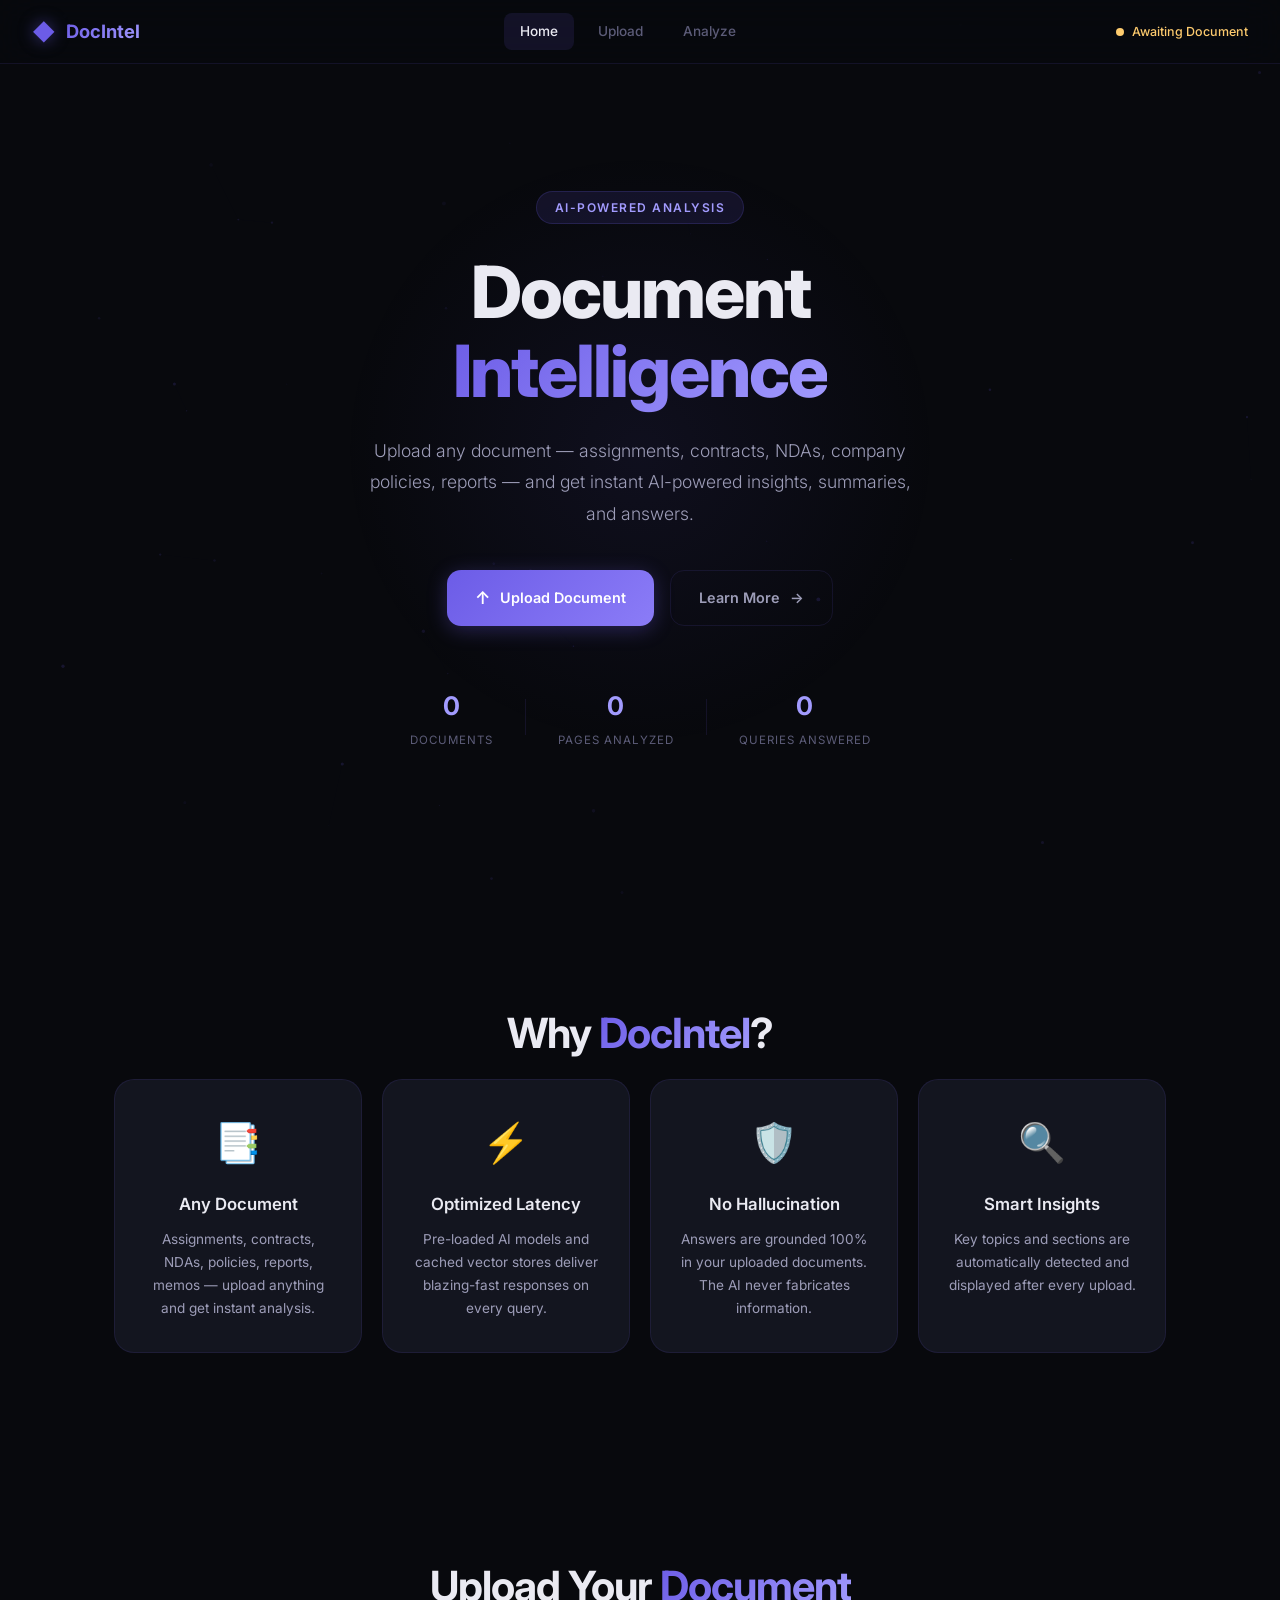
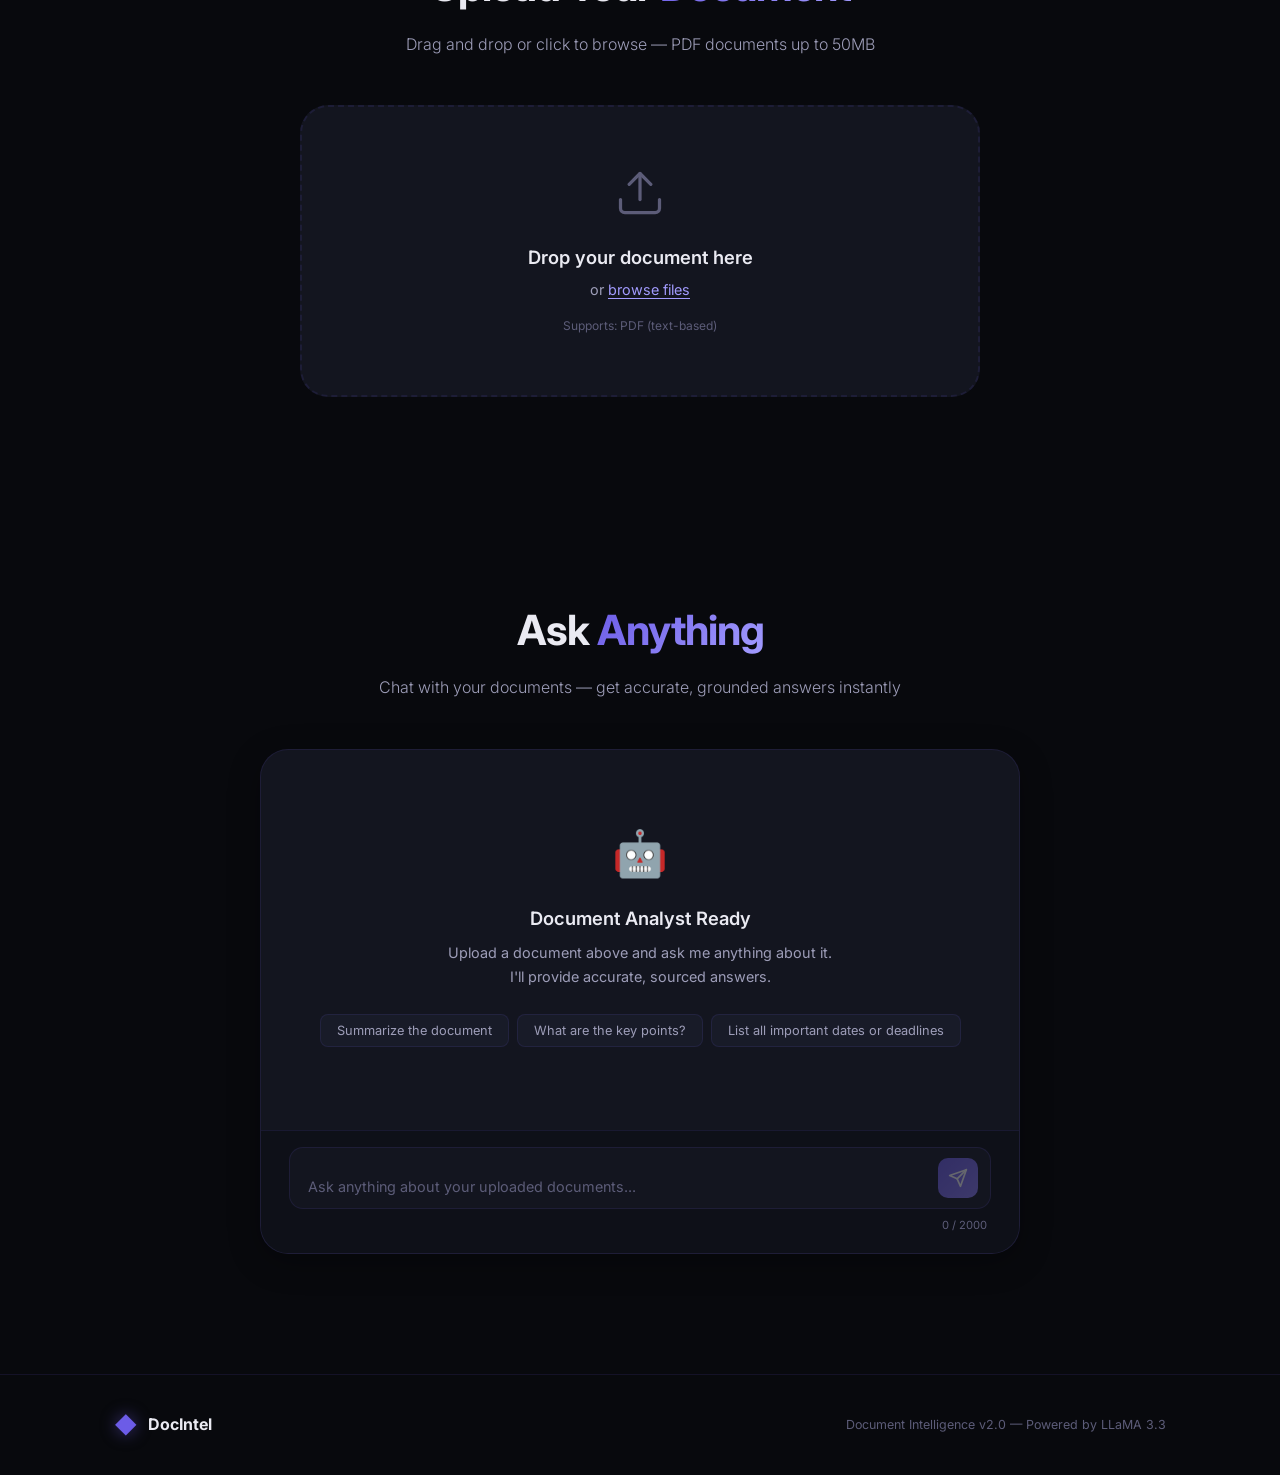
==== static/index.html @ ec116006 "Add files via upload" ====
<!DOCTYPE html>
<html lang="en">
<head>
    <meta charset="UTF-8">
    <meta name="viewport" content="width=device-width, initial-scale=1.0">
    <title>Document Intelligence — AI-Powered Document Analyzer</title>
    <meta name="description" content="Upload any document — assignments, contracts, NDAs, policies — and get instant AI-powered analysis and answers.">
    <link rel="preconnect" href="https://fonts.googleapis.com">
    <link rel="preconnect" href="https://fonts.gstatic.com" crossorigin>
    <link href="https://fonts.googleapis.com/css2?family=Inter:wght@300;400;500;600;700;800&display=swap" rel="stylesheet">
    <link rel="icon" href="data:image/svg+xml,<svg xmlns='http://www.w3.org/2000/svg' viewBox='0 0 100 100'><text y='.9em' font-size='90'>🔍</text></svg>">
    <link rel="stylesheet" href="/static/style.css">
</head>
<body>
    <!-- ═══════════════ Background Particles ═══════════════ -->
    <canvas id="particles-canvas"></canvas>

    <!-- ═══════════════ Navigation ═══════════════ -->
    <nav class="navbar" id="navbar">
        <div class="nav-brand">
            <span class="nav-logo">◆</span>
            <span class="nav-title">DocIntel</span>
        </div>
        <div class="nav-links">
            <a href="#hero" class="nav-link active">Home</a>
            <a href="#upload-section" class="nav-link">Upload</a>
            <a href="#chat-section" class="nav-link">Analyze</a>
        </div>
        <div class="nav-status" id="nav-status">
            <span class="status-dot" id="status-dot"></span>
            <span class="status-text" id="status-text">Initializing...</span>
        </div>
    </nav>

    <!-- ═══════════════ Hero Section ═══════════════ -->
    <section class="hero" id="hero">
        <div class="hero-content reveal">
            <div class="hero-badge">AI-Powered Analysis</div>
            <h1 class="hero-title">
                Document<br>
                <span class="gradient-text">Intelligence</span>
            </h1>
            <p class="hero-subtitle">
                Upload any document — assignments, contracts, NDAs, company policies, 
                reports — and get instant AI-powered insights, summaries, and answers.
            </p>
            <div class="hero-actions">
                <a href="#upload-section" class="btn btn-primary">
                    <span class="btn-icon">↑</span>
                    Upload Document
                </a>
                <a href="#features" class="btn btn-ghost">
                    Learn More
                    <span class="btn-arrow">→</span>
                </a>
            </div>
            <div class="hero-stats">
                <div class="hero-stat">
                    <span class="hero-stat-number" id="stat-docs">0</span>
                    <span class="hero-stat-label">Documents</span>
                </div>
                <div class="hero-stat-divider"></div>
                <div class="hero-stat">
                    <span class="hero-stat-number" id="stat-pages">0</span>
                    <span class="hero-stat-label">Pages Analyzed</span>
                </div>
                <div class="hero-stat-divider"></div>
                <div class="hero-stat">
                    <span class="hero-stat-number" id="stat-queries">0</span>
                    <span class="hero-stat-label">Queries Answered</span>
                </div>
            </div>
        </div>
        <div class="hero-glow"></div>
    </section>

    <!-- ═══════════════ Features Section ═══════════════ -->
    <section class="features" id="features">
        <div class="container">
            <h2 class="section-title reveal">
                Why <span class="gradient-text">DocIntel</span>?
            </h2>
            <div class="features-grid">
                <div class="feature-card reveal" style="--delay: 0.1s">
                    <div class="feature-icon">📑</div>
                    <h3>Any Document</h3>
                    <p>Assignments, contracts, NDAs, policies, reports, memos — upload anything and get instant analysis.</p>
                </div>
                <div class="feature-card reveal" style="--delay: 0.2s">
                    <div class="feature-icon">⚡</div>
                    <h3>Optimized Latency</h3>
                    <p>Pre-loaded AI models and cached vector stores deliver blazing-fast responses on every query.</p>
                </div>
                <div class="feature-card reveal" style="--delay: 0.3s">
                    <div class="feature-icon">🛡️</div>
                    <h3>No Hallucination</h3>
                    <p>Answers are grounded 100% in your uploaded documents. The AI never fabricates information.</p>
                </div>
                <div class="feature-card reveal" style="--delay: 0.4s">
                    <div class="feature-icon">🔍</div>
                    <h3>Smart Insights</h3>
                    <p>Key topics and sections are automatically detected and displayed after every upload.</p>
                </div>
            </div>
        </div>
    </section>

    <!-- ═══════════════ Upload Section ═══════════════ -->
    <section class="upload-section" id="upload-section">
        <div class="container">
            <h2 class="section-title reveal">
                Upload Your <span class="gradient-text">Document</span>
            </h2>
            <p class="section-subtitle reveal">Drag and drop or click to browse — PDF documents up to 50MB</p>

            <div class="upload-area reveal" id="upload-area">
                <div class="upload-dropzone" id="dropzone">
                    <input type="file" id="file-input" accept=".pdf" hidden>
                    <div class="dropzone-content" id="dropzone-content">
                        <div class="dropzone-icon">
                            <svg width="52" height="52" viewBox="0 0 24 24" fill="none" stroke="currentColor" stroke-width="1.5" stroke-linecap="round" stroke-linejoin="round">
                                <path d="M21 15v4a2 2 0 0 1-2 2H5a2 2 0 0 1-2-2v-4"/>
                                <polyline points="17 8 12 3 7 8"/>
                                <line x1="12" y1="3" x2="12" y2="15"/>
                            </svg>
                        </div>
                        <h3 class="dropzone-title">Drop your document here</h3>
                        <p class="dropzone-subtitle">or <span class="dropzone-browse">browse files</span></p>
                        <p class="dropzone-formats">Supports: PDF (text-based)</p>
                    </div>
                    <!-- Processing state -->
                    <div class="upload-progress" id="upload-progress" style="display: none;">
                        <div class="progress-spinner"></div>
                        <p class="progress-text" id="progress-text">Analyzing document...</p>
                        <div class="progress-bar-container">
                            <div class="progress-bar" id="progress-bar"></div>
                        </div>
                    </div>
                </div>
            </div>

            <!-- Insights Panel (appears after upload) -->
            <div class="insights-panel" id="insights-panel" style="display: none;">
                <div class="insights-header">
                    <h3>📊 Document Analysis Complete</h3>
                    <div class="insights-meta" id="insights-meta"></div>
                </div>
                <div class="insights-grid" id="insights-grid"></div>
            </div>
        </div>
    </section>

    <!-- ═══════════════ Chat Section ═══════════════ -->
    <section class="chat-section" id="chat-section">
        <div class="container">
            <h2 class="section-title reveal">
                Ask <span class="gradient-text">Anything</span>
            </h2>
            <p class="section-subtitle reveal">Chat with your documents — get accurate, grounded answers instantly</p>

            <div class="chat-container reveal">
                <div class="chat-messages" id="chat-messages">
                    <!-- Welcome message -->
                    <div class="chat-welcome" id="chat-welcome">
                        <div class="welcome-icon">🤖</div>
                        <h3>Document Analyst Ready</h3>
                        <p>Upload a document above and ask me anything about it.<br>I'll provide accurate, sourced answers.</p>
                        <div class="welcome-suggestions" id="welcome-suggestions">
                            <button class="suggestion-chip" onclick="askSuggestion(this)">Summarize the document</button>
                            <button class="suggestion-chip" onclick="askSuggestion(this)">What are the key points?</button>
                            <button class="suggestion-chip" onclick="askSuggestion(this)">List all important dates or deadlines</button>
                        </div>
                    </div>
                </div>

                <div class="chat-input-area">
                    <div class="chat-input-wrapper" id="chat-input-wrapper">
                        <textarea 
                            id="chat-input" 
                            placeholder="Ask anything about your uploaded documents..."
                            rows="1"
                            maxlength="2000"
                        ></textarea>
                        <button class="send-btn" id="send-btn" onclick="sendMessage()" disabled>
                            <svg width="20" height="20" viewBox="0 0 24 24" fill="none" stroke="currentColor" stroke-width="2" stroke-linecap="round" stroke-linejoin="round">
                                <line x1="22" y1="2" x2="11" y2="13"/>
                                <polygon points="22 2 15 22 11 13 2 9 22 2"/>
                            </svg>
                        </button>
                    </div>
                    <div class="chat-footer">
                        <span class="response-time" id="response-time"></span>
                        <span class="char-count" id="char-count">0 / 2000</span>
                    </div>
                </div>
            </div>
        </div>
    </section>

    <!-- ═══════════════ Footer ═══════════════ -->
    <footer class="footer">
        <div class="container">
            <div class="footer-content">
                <div class="footer-brand">
                    <span class="nav-logo">◆</span>
                    <span>DocIntel</span>
                </div>
                <p class="footer-text">Document Intelligence v2.0 — Powered by LLaMA 3.3</p>
            </div>
        </div>
    </footer>

    <script src="/static/script.js"></script>
</body>
</html>
---- static/style.css ----
/* ══════════════════════════════════════════════════════════════
   Document Intelligence — Premium Dark Theme
   ══════════════════════════════════════════════════════════════ */

/* ── Reset & Variables ── */
*, *::before, *::after {
    margin: 0;
    padding: 0;
    box-sizing: border-box;
}

:root {
    --bg-primary: #08090d;
    --bg-secondary: #0e1018;
    --bg-card: #13151f;
    --bg-card-hover: #1a1d2e;
    --bg-elevated: #181b28;
    --accent-1: #6c5ce7;
    --accent-2: #a29bfe;
    --accent-3: #00cec9;
    --accent-glow: rgba(108, 92, 231, 0.12);
    --accent-glow-strong: rgba(108, 92, 231, 0.25);
    --text-primary: #eaeaf2;
    --text-secondary: #9d9db8;
    --text-muted: #5c5c78;
    --border: rgba(108, 92, 231, 0.12);
    --border-hover: rgba(108, 92, 231, 0.3);
    --success: #00cec9;
    --success-bg: rgba(0, 206, 201, 0.08);
    --warning: #fdcb6e;
    --danger: #ff6b6b;
    --radius-sm: 8px;
    --radius-md: 14px;
    --radius-lg: 20px;
    --radius-xl: 28px;
    --shadow-sm: 0 2px 8px rgba(0,0,0,0.2);
    --shadow-md: 0 8px 32px rgba(0,0,0,0.3);
    --shadow-lg: 0 16px 64px rgba(0,0,0,0.4);
    --transition: 0.3s cubic-bezier(0.4, 0, 0.2, 1);
    --transition-slow: 0.6s cubic-bezier(0.4, 0, 0.2, 1);
}

html {
    scroll-behavior: smooth;
    -webkit-font-smoothing: antialiased;
    -moz-osx-font-smoothing: grayscale;
}

body {
    font-family: 'Inter', -apple-system, BlinkMacSystemFont, sans-serif;
    background: var(--bg-primary);
    color: var(--text-primary);
    line-height: 1.6;
    overflow-x: hidden;
}

.container {
    max-width: 1100px;
    margin: 0 auto;
    padding: 0 24px;
}


/* ══════════════ Particles Canvas ══════════════ */
#particles-canvas {
    position: fixed;
    top: 0;
    left: 0;
    width: 100%;
    height: 100%;
    z-index: 0;
    pointer-events: none;
    opacity: 0.4;
}


/* ══════════════ Navbar ══════════════ */
.navbar {
    position: fixed;
    top: 0;
    left: 0;
    right: 0;
    z-index: 1000;
    display: flex;
    align-items: center;
    justify-content: space-between;
    padding: 0 32px;
    height: 64px;
    background: rgba(8, 9, 13, 0.6);
    backdrop-filter: blur(20px) saturate(180%);
    -webkit-backdrop-filter: blur(20px) saturate(180%);
    border-bottom: 1px solid var(--border);
    transition: var(--transition);
}
.navbar.scrolled {
    background: rgba(8, 9, 13, 0.92);
    box-shadow: var(--shadow-sm);
}

.nav-brand {
    display: flex;
    align-items: center;
    gap: 10px;
    font-weight: 700;
    font-size: 1.15rem;
}
.nav-logo {
    color: var(--accent-1);
    font-size: 1.4rem;
    filter: drop-shadow(0 0 8px rgba(108, 92, 231, 0.5));
}
.nav-title {
    background: linear-gradient(135deg, var(--accent-1), var(--accent-2));
    -webkit-background-clip: text;
    -webkit-text-fill-color: transparent;
}

.nav-links {
    display: flex;
    gap: 8px;
}
.nav-link {
    color: var(--text-muted);
    text-decoration: none;
    font-size: 0.85rem;
    font-weight: 500;
    padding: 8px 16px;
    border-radius: var(--radius-sm);
    transition: var(--transition);
}
.nav-link:hover, .nav-link.active {
    color: var(--text-primary);
    background: var(--accent-glow);
}

.nav-status {
    display: flex;
    align-items: center;
    gap: 8px;
    font-size: 0.78rem;
    font-weight: 500;
    color: var(--text-muted);
}
.status-dot {
    width: 8px;
    height: 8px;
    border-radius: 50%;
    background: var(--warning);
    transition: var(--transition);
}
.status-dot.ready {
    background: var(--success);
    box-shadow: 0 0 8px rgba(0, 206, 201, 0.5);
    animation: pulse-dot 2s infinite;
}
@keyframes pulse-dot {
    0%, 100% { opacity: 1; }
    50% { opacity: 0.5; }
}


/* ══════════════ Reveal Animations ══════════════ */
.reveal {
    opacity: 0;
    transform: translateY(40px);
    transition: opacity 0.8s cubic-bezier(0.4, 0, 0.2, 1),
                transform 0.8s cubic-bezier(0.4, 0, 0.2, 1);
    transition-delay: var(--delay, 0s);
}
.reveal.visible {
    opacity: 1;
    transform: translateY(0);
}


/* ══════════════ Hero ══════════════ */
.hero {
    position: relative;
    min-height: 100vh;
    display: flex;
    align-items: center;
    justify-content: center;
    padding: 120px 24px 80px;
    overflow: hidden;
}
.hero-content {
    text-align: center;
    position: relative;
    z-index: 1;
    max-width: 720px;
}
.hero-badge {
    display: inline-block;
    padding: 6px 18px;
    border-radius: 50px;
    font-size: 0.75rem;
    font-weight: 600;
    letter-spacing: 1.5px;
    text-transform: uppercase;
    color: var(--accent-2);
    background: var(--accent-glow);
    border: 1px solid rgba(108, 92, 231, 0.2);
    margin-bottom: 28px;
    animation: badge-glow 3s ease-in-out infinite alternate;
}
@keyframes badge-glow {
    from { box-shadow: 0 0 15px rgba(108, 92, 231, 0.1); }
    to { box-shadow: 0 0 30px rgba(108, 92, 231, 0.25); }
}

.hero-title {
    font-size: clamp(2.8rem, 6vw, 4.5rem);
    font-weight: 800;
    line-height: 1.1;
    letter-spacing: -2px;
    margin-bottom: 24px;
}
.gradient-text {
    background: linear-gradient(135deg, var(--accent-1), var(--accent-2), var(--accent-3));
    background-size: 200% 200%;
    -webkit-background-clip: text;
    -webkit-text-fill-color: transparent;
    animation: gradient-shift 4s ease-in-out infinite;
}
@keyframes gradient-shift {
    0%, 100% { background-position: 0% 50%; }
    50% { background-position: 100% 50%; }
}

.hero-subtitle {
    font-size: 1.1rem;
    color: var(--text-secondary);
    max-width: 560px;
    margin: 0 auto 40px;
    line-height: 1.8;
    font-weight: 300;
}

.hero-actions {
    display: flex;
    gap: 16px;
    justify-content: center;
    flex-wrap: wrap;
    margin-bottom: 60px;
}

.hero-glow {
    position: absolute;
    width: 600px;
    height: 600px;
    background: radial-gradient(circle, rgba(108, 92, 231, 0.08), transparent 70%);
    top: 50%;
    left: 50%;
    transform: translate(-50%, -50%);
    pointer-events: none;
    animation: glow-breathe 6s ease-in-out infinite;
}
@keyframes glow-breathe {
    0%, 100% { opacity: 0.5; transform: translate(-50%, -50%) scale(1); }
    50% { opacity: 1; transform: translate(-50%, -50%) scale(1.15); }
}

/* Hero stats */
.hero-stats {
    display: flex;
    align-items: center;
    justify-content: center;
    gap: 32px;
}
.hero-stat {
    display: flex;
    flex-direction: column;
    align-items: center;
}
.hero-stat-number {
    font-size: 1.6rem;
    font-weight: 700;
    color: var(--accent-2);
}
.hero-stat-label {
    font-size: 0.72rem;
    color: var(--text-muted);
    text-transform: uppercase;
    letter-spacing: 1px;
    margin-top: 4px;
}
.hero-stat-divider {
    width: 1px;
    height: 36px;
    background: var(--border);
}


/* ══════════════ Buttons ══════════════ */
.btn {
    display: inline-flex;
    align-items: center;
    gap: 10px;
    padding: 14px 28px;
    border-radius: var(--radius-md);
    font-family: inherit;
    font-size: 0.9rem;
    font-weight: 600;
    text-decoration: none;
    cursor: pointer;
    border: none;
    transition: var(--transition);
    position: relative;
    overflow: hidden;
}
.btn-primary {
    background: linear-gradient(135deg, var(--accent-1), #8b7cf7);
    color: white;
    box-shadow: 0 4px 20px rgba(108, 92, 231, 0.3);
}
.btn-primary:hover {
    transform: translateY(-2px);
    box-shadow: 0 8px 30px rgba(108, 92, 231, 0.5);
}
.btn-primary:active { transform: translateY(0); }

.btn-ghost {
    background: transparent;
    color: var(--text-secondary);
    border: 1px solid var(--border);
}
.btn-ghost:hover {
    color: var(--text-primary);
    border-color: var(--border-hover);
    background: var(--accent-glow);
}
.btn-icon { font-size: 1.1rem; }
.btn-arrow {
    transition: transform 0.3s ease;
}
.btn-ghost:hover .btn-arrow {
    transform: translateX(4px);
}


/* ══════════════ Section Titles ══════════════ */
.section-title {
    text-align: center;
    font-size: clamp(1.8rem, 4vw, 2.6rem);
    font-weight: 700;
    letter-spacing: -1px;
    margin-bottom: 12px;
}
.section-subtitle {
    text-align: center;
    color: var(--text-secondary);
    font-size: 1rem;
    font-weight: 300;
    margin-bottom: 48px;
}


/* ══════════════ Features ══════════════ */
.features {
    padding: 100px 24px;
    position: relative;
    z-index: 1;
}
.features-grid {
    display: grid;
    grid-template-columns: repeat(auto-fit, minmax(240px, 1fr));
    gap: 20px;
}
.feature-card {
    background: var(--bg-card);
    border: 1px solid var(--border);
    border-radius: var(--radius-lg);
    padding: 32px 28px;
    text-align: center;
    transition: var(--transition);
    position: relative;
    overflow: hidden;
}
.feature-card::before {
    content: '';
    position: absolute;
    top: 0;
    left: 50%;
    transform: translateX(-50%);
    width: 60%;
    height: 2px;
    background: linear-gradient(90deg, transparent, var(--accent-1), transparent);
    opacity: 0;
    transition: var(--transition);
}
.feature-card:hover {
    transform: translateY(-6px);
    border-color: var(--border-hover);
    box-shadow: 0 12px 40px rgba(108, 92, 231, 0.12);
}
.feature-card:hover::before { opacity: 1; }

.feature-icon {
    font-size: 2.4rem;
    margin-bottom: 18px;
    display: block;
}
.feature-card h3 {
    font-size: 1.05rem;
    font-weight: 600;
    margin-bottom: 10px;
}
.feature-card p {
    color: var(--text-secondary);
    font-size: 0.85rem;
    line-height: 1.7;
}


/* ══════════════ Upload Section ══════════════ */
.upload-section {
    padding: 100px 24px;
    position: relative;
    z-index: 1;
}

.upload-area {
    max-width: 680px;
    margin: 0 auto;
}

.upload-dropzone {
    border: 2px dashed var(--border);
    border-radius: var(--radius-xl);
    padding: 60px 40px;
    text-align: center;
    cursor: pointer;
    transition: var(--transition);
    position: relative;
    background: var(--bg-card);
    overflow: hidden;
}
.upload-dropzone::before {
    content: '';
    position: absolute;
    inset: 0;
    border-radius: inherit;
    background: linear-gradient(135deg, rgba(108,92,231,0.03), rgba(0,206,201,0.03));
    opacity: 0;
    transition: var(--transition);
}
.upload-dropzone:hover, .upload-dropzone.drag-over {
    border-color: var(--accent-1);
    background: var(--bg-card-hover);
    transform: scale(1.01);
}
.upload-dropzone:hover::before, .upload-dropzone.drag-over::before {
    opacity: 1;
}
.upload-dropzone.drag-over {
    border-style: solid;
    box-shadow: 0 0 40px rgba(108, 92, 231, 0.15);
}

.dropzone-content {
    position: relative;
    z-index: 1;
}
.dropzone-icon {
    color: var(--text-muted);
    margin-bottom: 16px;
    transition: var(--transition);
}
.upload-dropzone:hover .dropzone-icon {
    color: var(--accent-2);
    transform: translateY(-4px);
}
.dropzone-title {
    font-size: 1.15rem;
    font-weight: 600;
    margin-bottom: 6px;
}
.dropzone-subtitle {
    color: var(--text-secondary);
    font-size: 0.9rem;
}
.dropzone-browse {
    color: var(--accent-2);
    cursor: pointer;
    text-decoration: underline;
    text-underline-offset: 3px;
}
.dropzone-formats {
    color: var(--text-muted);
    font-size: 0.75rem;
    margin-top: 14px;
}

/* Upload progress */
.upload-progress {
    position: relative;
    z-index: 1;
}
.progress-spinner {
    width: 48px;
    height: 48px;
    border: 3px solid var(--border);
    border-top-color: var(--accent-1);
    border-radius: 50%;
    margin: 0 auto 18px;
    animation: spin 0.8s linear infinite;
}
@keyframes spin { to { transform: rotate(360deg); } }

.progress-text {
    font-size: 0.95rem;
    font-weight: 500;
    color: var(--text-secondary);
    margin-bottom: 18px;
}
.progress-bar-container {
    width: 240px;
    height: 4px;
    background: var(--bg-primary);
    border-radius: 4px;
    margin: 0 auto;
    overflow: hidden;
}
.progress-bar {
    height: 100%;
    width: 0%;
    background: linear-gradient(90deg, var(--accent-1), var(--accent-3));
    border-radius: 4px;
    transition: width 0.3s ease;
}


/* ══════════════ Insights Panel ══════════════ */
.insights-panel {
    max-width: 680px;
    margin: 32px auto 0;
    background: var(--bg-card);
    border: 1px solid var(--border);
    border-radius: var(--radius-lg);
    padding: 28px;
    animation: slide-up 0.5s cubic-bezier(0.4, 0, 0.2, 1);
}
@keyframes slide-up {
    from { opacity: 0; transform: translateY(20px); }
    to { opacity: 1; transform: translateY(0); }
}

.insights-header {
    display: flex;
    align-items: center;
    justify-content: space-between;
    margin-bottom: 20px;
    flex-wrap: wrap;
    gap: 12px;
}
.insights-header h3 {
    font-size: 1rem;
    font-weight: 600;
}
.insights-meta {
    display: flex;
    gap: 16px;
    font-size: 0.78rem;
    color: var(--text-muted);
}
.insights-meta span {
    padding: 4px 12px;
    background: var(--bg-primary);
    border-radius: var(--radius-sm);
    border: 1px solid var(--border);
}

.insights-grid {
    display: grid;
    grid-template-columns: repeat(auto-fill, minmax(200px, 1fr));
    gap: 10px;
}
.insight-chip {
    display: flex;
    align-items: center;
    gap: 8px;
    padding: 12px 16px;
    background: var(--bg-elevated);
    border: 1px solid var(--border);
    border-radius: var(--radius-md);
    font-size: 0.84rem;
    color: var(--text-primary);
    transition: var(--transition);
    animation: chip-in 0.4s cubic-bezier(0.4, 0, 0.2, 1);
    animation-fill-mode: both;
}
.insight-chip:nth-child(1) { animation-delay: 0.05s; }
.insight-chip:nth-child(2) { animation-delay: 0.1s; }
.insight-chip:nth-child(3) { animation-delay: 0.15s; }
.insight-chip:nth-child(4) { animation-delay: 0.2s; }
.insight-chip:nth-child(5) { animation-delay: 0.25s; }
.insight-chip:nth-child(6) { animation-delay: 0.3s; }
@keyframes chip-in {
    from { opacity: 0; transform: scale(0.9) translateY(8px); }
    to { opacity: 1; transform: scale(1) translateY(0); }
}
.insight-chip:hover {
    border-color: var(--accent-1);
    background: var(--accent-glow);
}


/* ══════════════ Chat Section ══════════════ */
.chat-section {
    padding: 100px 24px 120px;
    position: relative;
    z-index: 1;
}

.chat-container {
    max-width: 760px;
    margin: 0 auto;
    background: var(--bg-card);
    border: 1px solid var(--border);
    border-radius: var(--radius-xl);
    overflow: hidden;
    box-shadow: var(--shadow-md);
}

.chat-messages {
    min-height: 380px;
    max-height: 500px;
    overflow-y: auto;
    padding: 28px 28px 12px;
    scroll-behavior: smooth;
}
.chat-messages::-webkit-scrollbar { width: 4px; }
.chat-messages::-webkit-scrollbar-track { background: transparent; }
.chat-messages::-webkit-scrollbar-thumb {
    background: var(--border);
    border-radius: 4px;
}

/* Welcome */
.chat-welcome {
    text-align: center;
    padding: 40px 20px;
}
.welcome-icon { font-size: 2.8rem; margin-bottom: 14px; }
.chat-welcome h3 {
    font-size: 1.15rem;
    font-weight: 600;
    margin-bottom: 8px;
}
.chat-welcome p {
    color: var(--text-secondary);
    font-size: 0.9rem;
    line-height: 1.7;
    margin-bottom: 24px;
}
.welcome-suggestions {
    display: flex;
    flex-wrap: wrap;
    justify-content: center;
    gap: 8px;
}
.suggestion-chip {
    padding: 8px 16px;
    border-radius: var(--radius-sm);
    background: var(--bg-elevated);
    border: 1px solid var(--border);
    color: var(--text-secondary);
    font-family: inherit;
    font-size: 0.8rem;
    cursor: pointer;
    transition: var(--transition);
}
.suggestion-chip:hover {
    color: var(--accent-2);
    border-color: var(--accent-1);
    background: var(--accent-glow);
}

/* Messages */
.msg {
    margin-bottom: 18px;
    animation: msg-in 0.4s cubic-bezier(0.4, 0, 0.2, 1);
}
@keyframes msg-in {
    from { opacity: 0; transform: translateY(12px); }
    to { opacity: 1; transform: translateY(0); }
}
.msg-header {
    display: flex;
    align-items: center;
    gap: 8px;
    margin-bottom: 8px;
}
.msg-avatar {
    width: 28px;
    height: 28px;
    border-radius: 50%;
    display: flex;
    align-items: center;
    justify-content: center;
    font-size: 0.8rem;
    flex-shrink: 0;
}
.msg-avatar.user-avatar {
    background: linear-gradient(135deg, var(--accent-1), var(--accent-2));
}
.msg-avatar.ai-avatar {
    background: linear-gradient(135deg, var(--accent-3), #00b894);
}
.msg-role {
    font-size: 0.72rem;
    font-weight: 600;
    text-transform: uppercase;
    letter-spacing: 1px;
}
.msg-role.user-role { color: var(--accent-2); }
.msg-role.ai-role { color: var(--accent-3); }

.msg-body {
    padding: 16px 20px;
    border-radius: var(--radius-md);
    font-size: 0.9rem;
    line-height: 1.75;
}
.msg.user-msg .msg-body {
    background: linear-gradient(135deg, rgba(108,92,231,0.1), rgba(162,155,254,0.05));
    border: 1px solid rgba(108,92,231,0.15);
    margin-left: 36px;
}
.msg.ai-msg .msg-body {
    background: var(--bg-elevated);
    border: 1px solid var(--border);
    margin-left: 36px;
}

.msg-source {
    display: inline-flex;
    align-items: center;
    gap: 4px;
    margin-top: 8px;
    margin-left: 36px;
    padding: 4px 12px;
    border-radius: var(--radius-sm);
    background: var(--accent-glow);
    border: 1px solid var(--border);
    font-size: 0.72rem;
    color: var(--text-muted);
}
.msg-time {
    margin-left: auto;
    font-size: 0.68rem;
    color: var(--text-muted);
    padding: 3px 8px;
    background: var(--accent-glow);
    border-radius: var(--radius-sm);
}

/* Typing indicator */
.typing-indicator {
    display: flex;
    gap: 5px;
    padding: 16px 20px;
    margin-left: 36px;
}
.typing-indicator span {
    width: 8px;
    height: 8px;
    border-radius: 50%;
    background: var(--text-muted);
    animation: typing 1.2s infinite ease-in-out;
}
.typing-indicator span:nth-child(2) { animation-delay: 0.15s; }
.typing-indicator span:nth-child(3) { animation-delay: 0.3s; }
@keyframes typing {
    0%, 60%, 100% { transform: translateY(0); opacity: 0.4; }
    30% { transform: translateY(-8px); opacity: 1; }
}


/* Chat input */
.chat-input-area {
    padding: 16px 28px 18px;
    border-top: 1px solid var(--border);
    background: var(--bg-secondary);
}
.chat-input-wrapper {
    display: flex;
    align-items: flex-end;
    gap: 12px;
    background: var(--bg-card);
    border: 1px solid var(--border);
    border-radius: var(--radius-md);
    padding: 10px 12px 10px 18px;
    transition: var(--transition);
}
.chat-input-wrapper:focus-within {
    border-color: var(--accent-1);
    box-shadow: 0 0 0 3px var(--accent-glow);
}

#chat-input {
    flex: 1;
    background: none;
    border: none;
    outline: none;
    color: var(--text-primary);
    font-family: inherit;
    font-size: 0.9rem;
    line-height: 1.5;
    resize: none;
    max-height: 120px;
}
#chat-input::placeholder { color: var(--text-muted); }

.send-btn {
    width: 40px;
    height: 40px;
    border-radius: 10px;
    background: linear-gradient(135deg, var(--accent-1), #8b7cf7);
    border: none;
    color: white;
    cursor: pointer;
    display: flex;
    align-items: center;
    justify-content: center;
    transition: var(--transition);
    flex-shrink: 0;
}
.send-btn:hover:not(:disabled) {
    transform: scale(1.05);
    box-shadow: 0 4px 15px rgba(108, 92, 231, 0.4);
}
.send-btn:disabled {
    opacity: 0.35;
    cursor: not-allowed;
}

.chat-footer {
    display: flex;
    justify-content: space-between;
    align-items: center;
    margin-top: 8px;
    padding: 0 4px;
}
.response-time {
    font-size: 0.7rem;
    color: var(--accent-3);
    font-weight: 500;
}
.char-count {
    font-size: 0.7rem;
    color: var(--text-muted);
}


/* ══════════════ Footer ══════════════ */
.footer {
    position: relative;
    z-index: 1;
    padding: 32px 24px;
    border-top: 1px solid var(--border);
}
.footer-content {
    display: flex;
    align-items: center;
    justify-content: space-between;
}
.footer-brand {
    display: flex;
    align-items: center;
    gap: 10px;
    font-weight: 700;
    font-size: 1rem;
}
.footer-text {
    color: var(--text-muted);
    font-size: 0.78rem;
}


/* ══════════════ Responsive ══════════════ */
@media (max-width: 768px) {
    .navbar { padding: 0 16px; }
    .nav-links { display: none; }
    .hero { padding: 100px 16px 60px; }
    .hero-title { letter-spacing: -1px; }
    .hero-stats { gap: 16px; }
    .hero-stat-number { font-size: 1.2rem; }
    .features-grid { grid-template-columns: 1fr 1fr; }
    .upload-dropzone { padding: 40px 24px; }
    .chat-messages { padding: 16px; min-height: 300px; }
    .chat-input-area { padding: 12px 16px; }
    .insights-grid { grid-template-columns: 1fr; }
    .footer-content { flex-direction: column; gap: 8px; text-align: center; }
}
@media (max-width: 480px) {
    .features-grid { grid-template-columns: 1fr; }
    .hero-stats { flex-direction: column; gap: 10px; }
    .hero-stat-divider { display: none; }
}
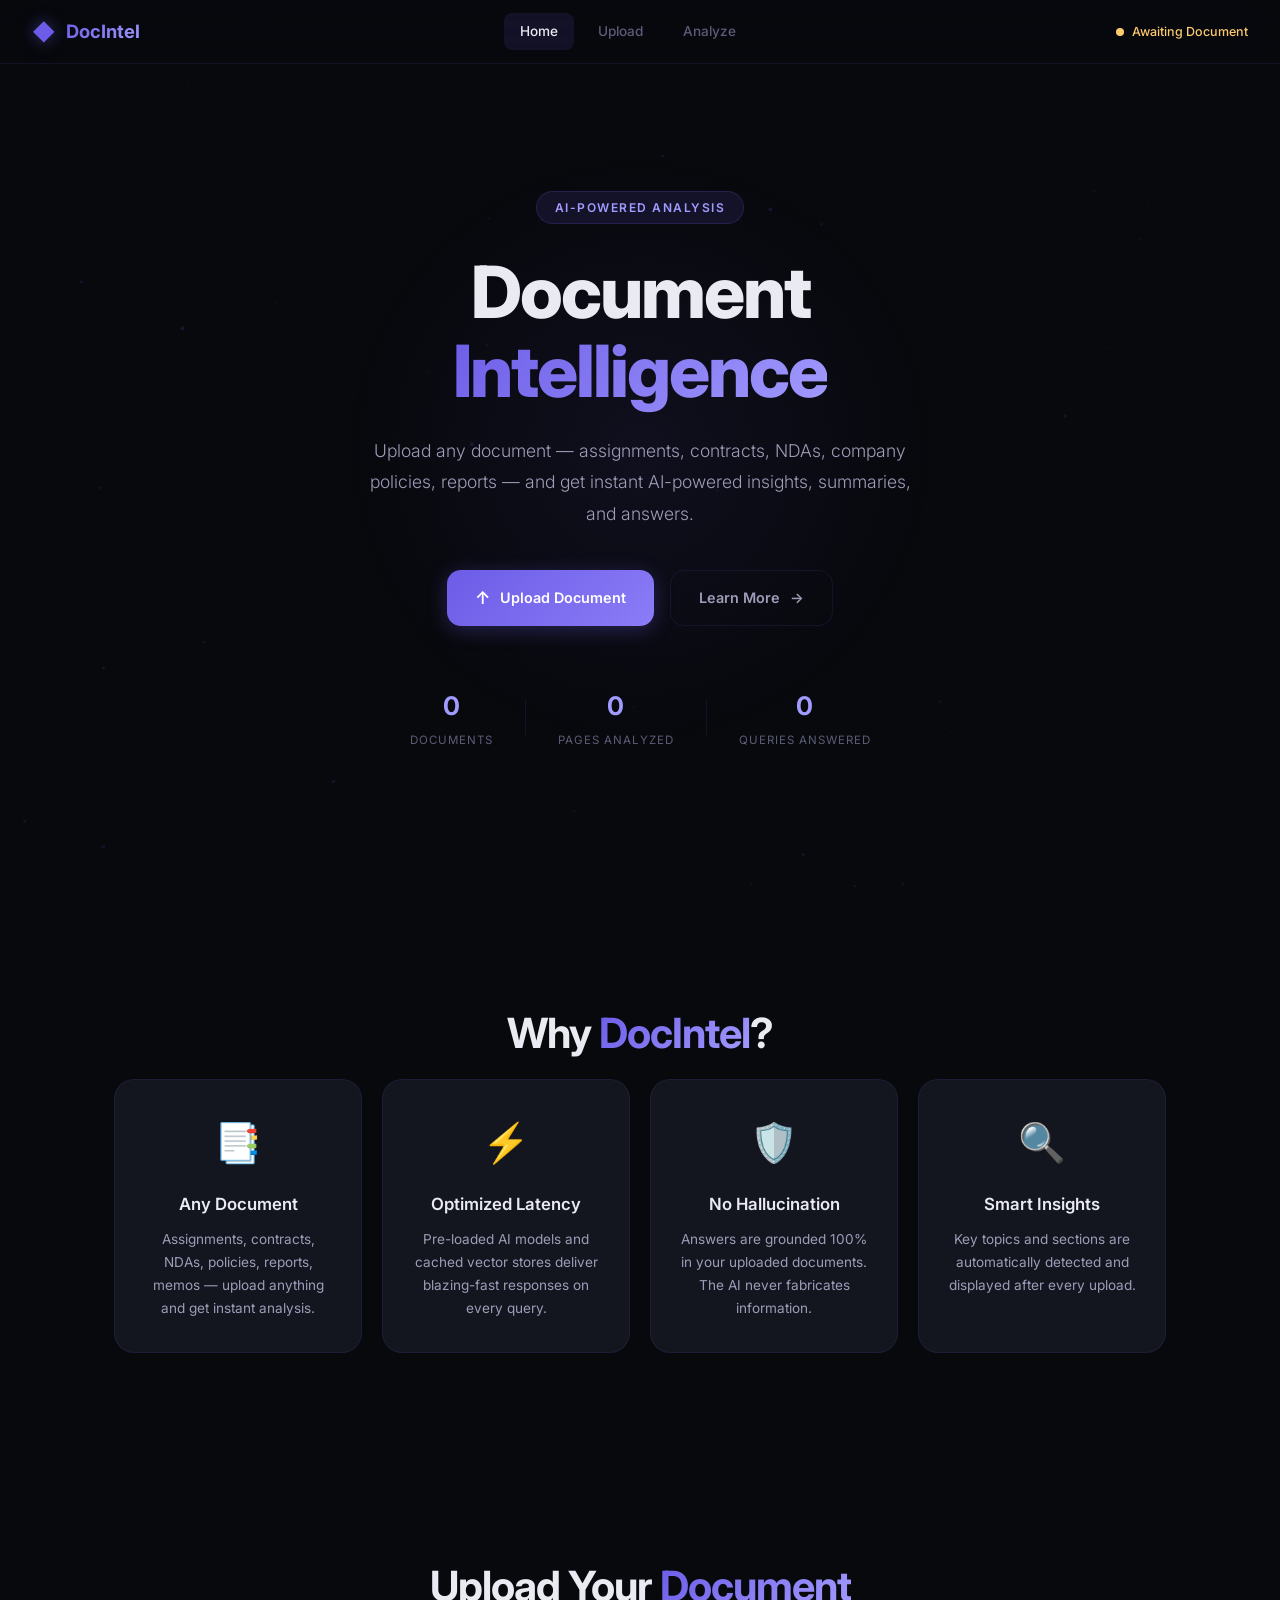
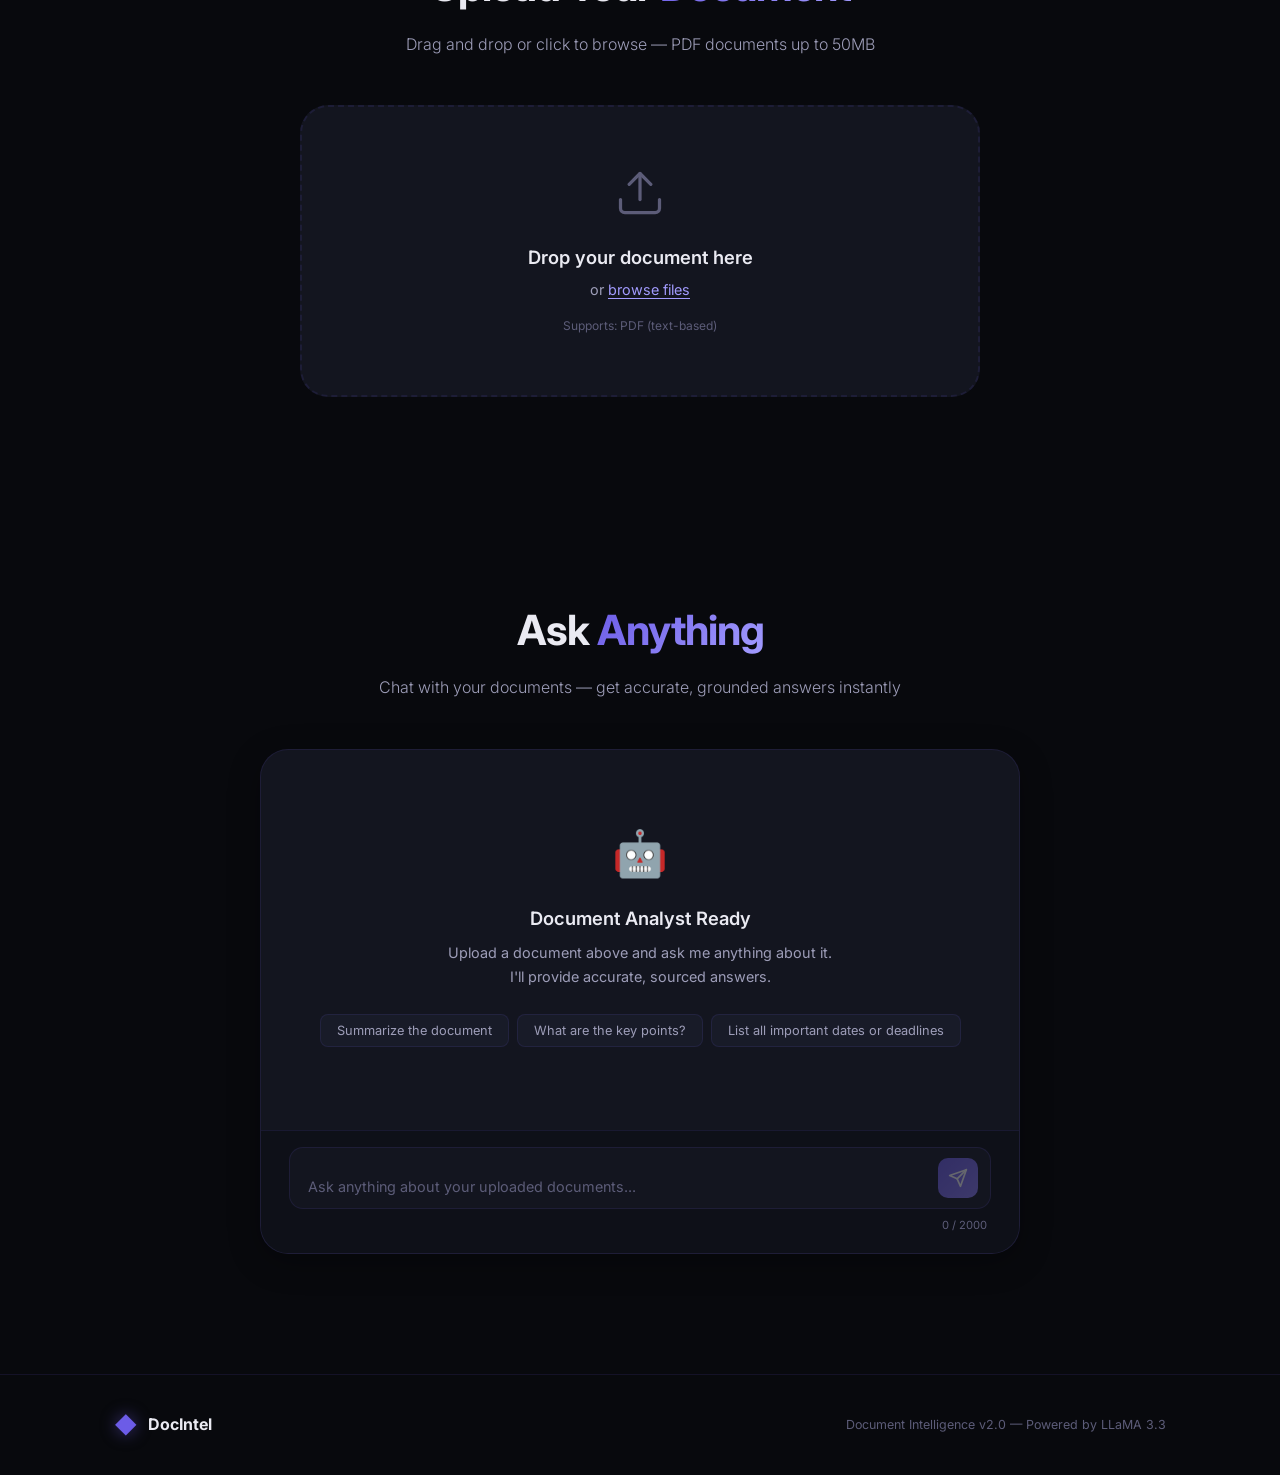
==== commit 56b6dcbc: "Fix HTML structure and update stylesheet links" ====
--- a/static/index.html
+++ b/static/index.html
@@ -9,7 +9,7 @@
     <link rel="preconnect" href="https://fonts.gstatic.com" crossorigin>
     <link href="https://fonts.googleapis.com/css2?family=Inter:wght@300;400;500;600;700;800&display=swap" rel="stylesheet">
     <link rel="icon" href="data:image/svg+xml,<svg xmlns='http://www.w3.org/2000/svg' viewBox='0 0 100 100'><text y='.9em' font-size='90'>🔍</text></svg>">
-    <link rel="stylesheet" href="/static/style.css">
+    <link rel="stylesheet" href="./style.css">
 </head>
 <body>
     <!-- ═══════════════ Background Particles ═══════════════ -->
@@ -210,6 +210,6 @@
         </div>
     </footer>
 
-    <script src="/static/script.js"></script>
+    <script src="./script.js"></script>
 </body>
 </html>
